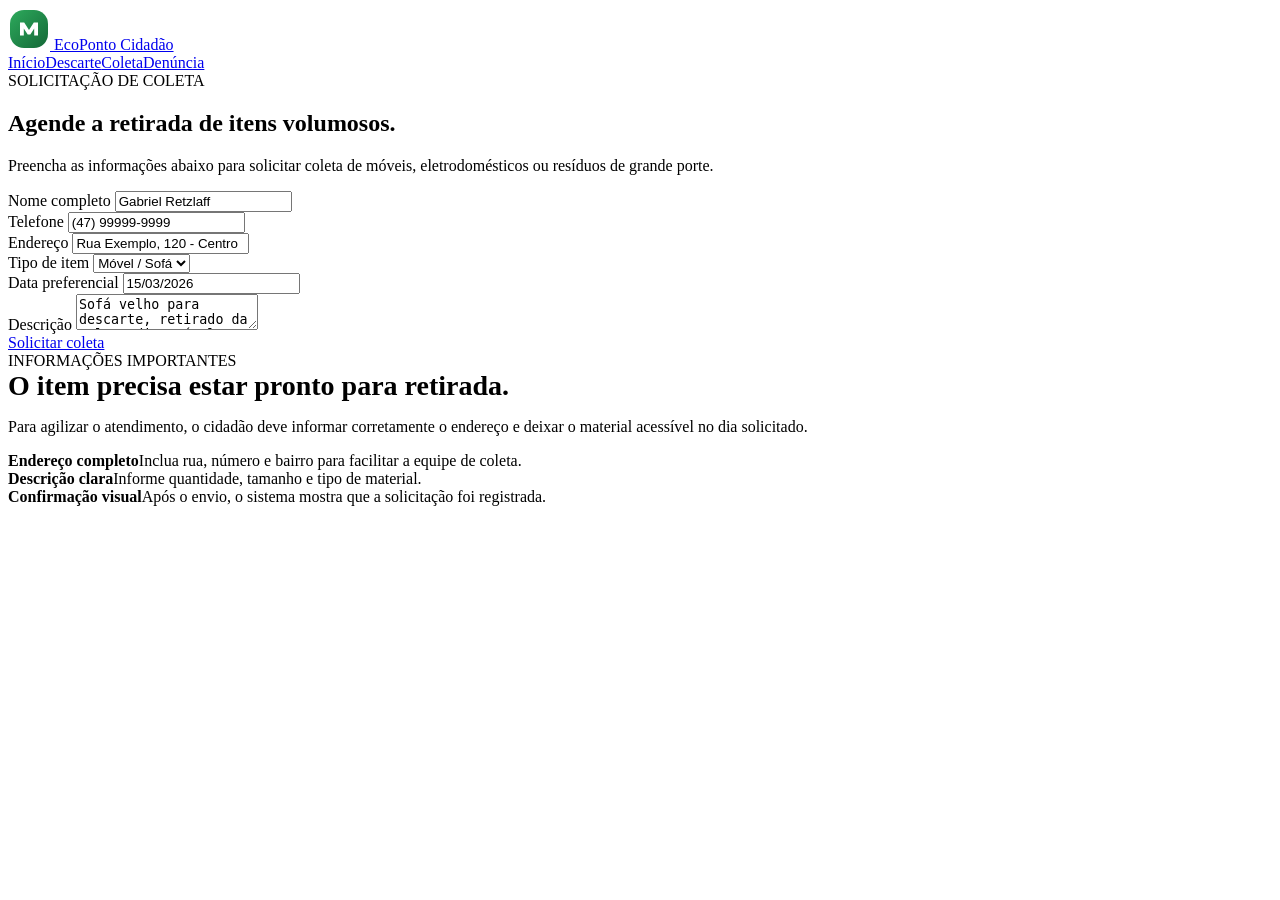
==== frontend/html/coleta.html @ 27da04a8 "adição da tela coleta" ====
<!DOCTYPE html>
<html lang="pt-BR">
<head>
  <meta charset="UTF-8" />
  <meta name="viewport" content="width=1440, initial-scale=1.0" />
  <title>EcoPonto Cidadão - Coleta</title>
  <link rel="preconnect" href="https://fonts.googleapis.com">
  <link rel="preconnect" href="https://fonts.gstatic.com" crossorigin>
  <link href="https://fonts.googleapis.com/css2?family=Inter:wght@400;500;600;700;800&display=swap" rel="stylesheet">
  <link rel="stylesheet" href="styles.css" />
</head>
<body>
  <div class="page">
    <header class="topbar">
      <a class="brand" href="home.html">

<svg width="42" height="42" viewBox="0 0 42 42" fill="none" xmlns="http://www.w3.org/2000/svg" aria-hidden="true">
  <rect x="2" y="2" width="38" height="38" rx="14" fill="url(#g1)"/>
  <path d="M12 27.5V14.5H16.2L21 22.1L25.8 14.5H30V27.5H26.2V20.4L22.3 26.4H19.7L15.8 20.4V27.5H12Z" fill="white"/>
  <defs>
    <linearGradient id="g1" x1="2" y1="2" x2="40" y2="40" gradientUnits="userSpaceOnUse">
      <stop stop-color="#2DAA5C"/>
      <stop offset="1" stop-color="#146837"/>
    </linearGradient>
  </defs>
</svg>

        <span>EcoPonto Cidadão</span>
      </a>
      <nav class="nav"><a href="home.html" class="">Início</a><a href="descarte.html" class="">Descarte</a><a href="coleta.html" class="active">Coleta</a><a href="denuncia.html" class="">Denúncia</a></nav>
    </header>

<section class="form-area">
  <div class="panel form-card">
    <div class="kicker">SOLICITAÇÃO DE COLETA</div>
    <h1 class="form-title">Agende a retirada de itens volumosos.</h1>
    <p class="muted">Preencha as informações abaixo para solicitar coleta de móveis, eletrodomésticos ou resíduos de grande porte.</p>
    <div class="input-grid">
      <div>
        <label>Nome completo</label>
        <input value="Gabriel Retzlaff" />
      </div>
      <div>
        <label>Telefone</label>
        <input value="(47) 99999-9999" />
      </div>
      <div class="full">
        <label>Endereço</label>
        <input value="Rua Exemplo, 120 - Centro" />
      </div>
      <div>
        <label>Tipo de item</label>
        <select>
          <option>Móvel / Sofá</option>
          <option>Geladeira</option>
          <option>Colchão</option>
          <option>Armário</option>
        </select>
      </div>
      <div>
        <label>Data preferencial</label>
        <input value="15/03/2026" />
      </div>
      <div class="full">
        <label>Descrição</label>
        <textarea>Sofá velho para descarte, retirado da sala e disponível na garagem.</textarea>
      </div>
      <div class="full">
        <a class="btn" href="confirmacao.html" style="width:100%;">Solicitar coleta</a>
      </div>
    </div>
  </div>
  <div class="panel aside-card">
    <div class="kicker">INFORMAÇÕES IMPORTANTES</div>
    <h3 style="margin:0 0 10px; font-size:28px;">O item precisa estar pronto para retirada.</h3>
    <p class="muted">Para agilizar o atendimento, o cidadão deve informar corretamente o endereço e deixar o material acessível no dia solicitado.</p>
    <div class="info-list">
      <div class="info-item"><strong>Endereço completo</strong>Inclua rua, número e bairro para facilitar a equipe de coleta.</div>
      <div class="info-item"><strong>Descrição clara</strong>Informe quantidade, tamanho e tipo de material.</div>
      <div class="info-item"><strong>Confirmação visual</strong>Após o envio, o sistema mostra que a solicitação foi registrada.</div>
    </div>
  </div>
</section>

  </div>
</body>
</html>
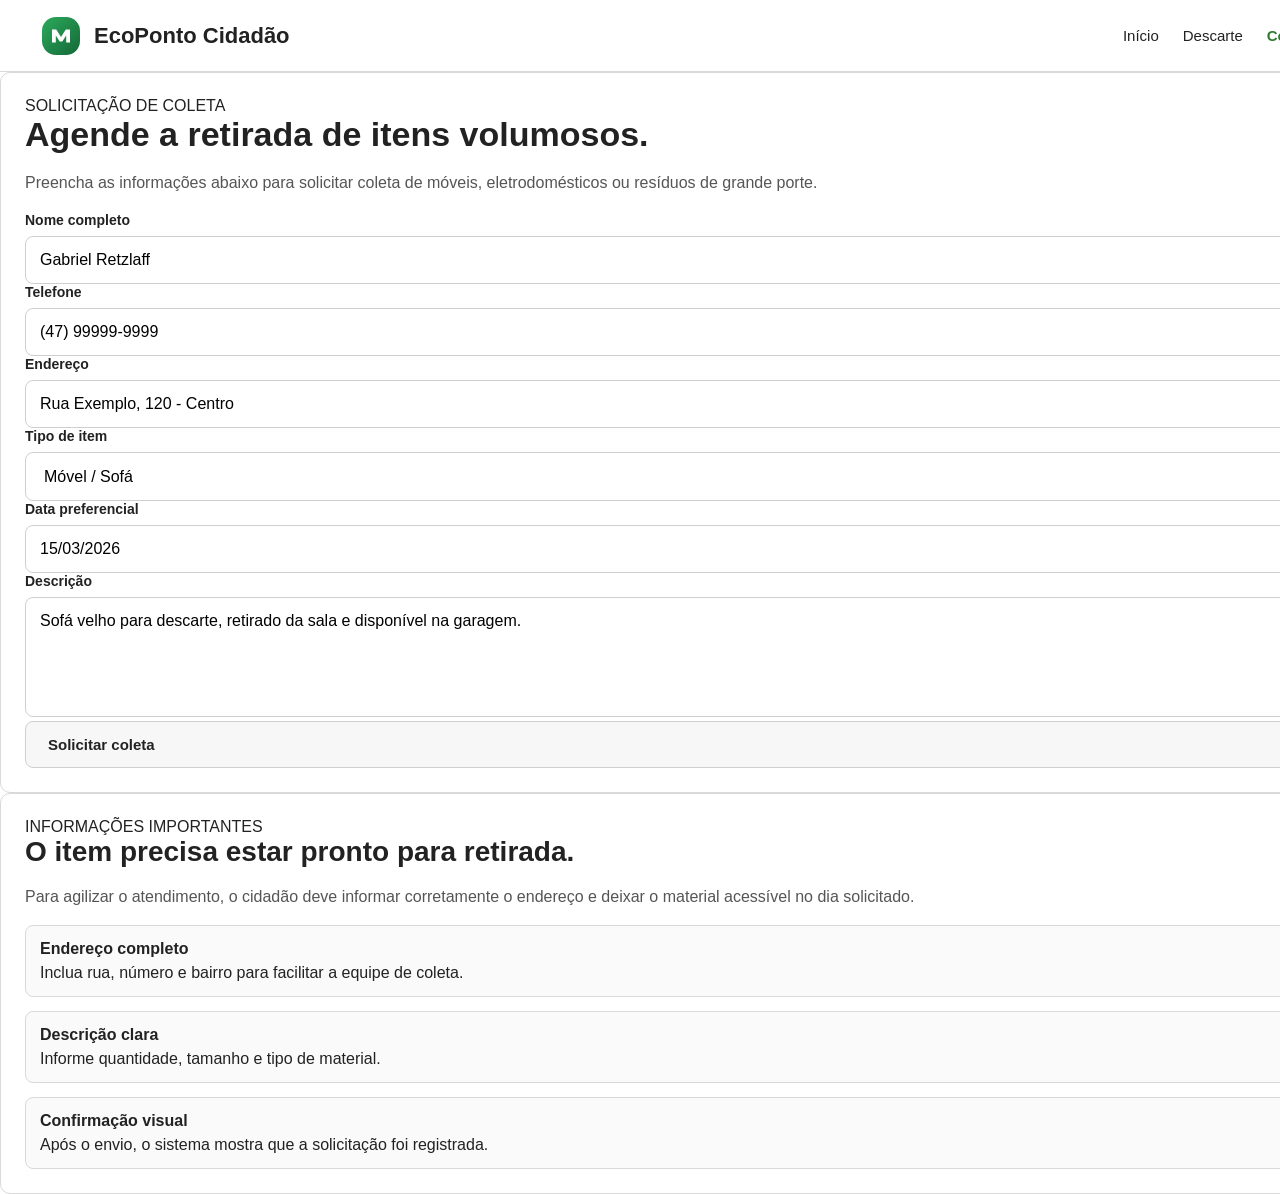
==== commit 532023f8: "Update coleta.html" ====
--- a/frontend/html/coleta.html
+++ b/frontend/html/coleta.html
@@ -7,7 +7,7 @@
   <link rel="preconnect" href="https://fonts.googleapis.com">
   <link rel="preconnect" href="https://fonts.gstatic.com" crossorigin>
   <link href="https://fonts.googleapis.com/css2?family=Inter:wght@400;500;600;700;800&display=swap" rel="stylesheet">
-  <link rel="stylesheet" href="styles.css" />
+  <link rel="stylesheet" href="../css/styles.css" />
 </head>
 <body>
   <div class="page">
@@ -84,4 +84,4 @@
 
   </div>
 </body>
-</html>+</html>
--- a/frontend/css/styles.css
+++ b/frontend/css/styles.css
@@ -0,0 +1,270 @@
+* { box-sizing: border-box; }
+body {
+  margin: 0;
+  font-family: Arial, sans-serif;
+  background: #f4f4f4;
+  color: #222;
+}
+a { text-decoration: none; color: inherit; }
+
+.page {
+  width: 1440px;
+  min-height: 1024px;
+  margin: 0 auto;
+  background: #ffffff;
+}
+
+.topbar {
+  height: 72px;
+  border-bottom: 1px solid #d9d9d9;
+  display: flex;
+  align-items: center;
+  justify-content: space-between;
+  padding: 0 40px;
+  background: #ffffff;
+}
+
+.brand {
+  display: flex;
+  align-items: center;
+  gap: 12px;
+  font-size: 22px;
+  font-weight: bold;
+}
+
+.logo-box {
+  width: 40px;
+  height: 40px;
+  border-radius: 8px;
+  background: #2f7d32;
+  color: #fff;
+  display: flex;
+  align-items: center;
+  justify-content: center;
+  font-weight: bold;
+}
+
+.nav {
+  display: flex;
+  gap: 24px;
+  font-size: 15px;
+}
+.nav a.active {
+  font-weight: bold;
+  color: #2f7d32;
+}
+
+.container {
+  padding: 40px;
+}
+
+.hero {
+  padding: 40px;
+  text-align: left;
+}
+
+.hero h1 {
+  margin: 0 0 16px;
+  font-size: 42px;
+  line-height: 1.2;
+}
+
+.hero p {
+  max-width: 760px;
+  font-size: 18px;
+  line-height: 1.6;
+  color: #555;
+}
+
+.button-group {
+  display: flex;
+  gap: 14px;
+  margin-top: 28px;
+  flex-wrap: wrap;
+}
+
+.btn {
+  display: inline-block;
+  padding: 14px 22px;
+  border-radius: 8px;
+  font-weight: bold;
+  font-size: 15px;
+  border: 1px solid #cfcfcf;
+  background: #f7f7f7;
+}
+.btn.primary {
+  background: #2f7d32;
+  border-color: #2f7d32;
+  color: #fff;
+}
+
+.cards {
+  display: grid;
+  grid-template-columns: repeat(3, 1fr);
+  gap: 20px;
+  margin-top: 30px;
+}
+
+.card {
+  border: 1px solid #d9d9d9;
+  border-radius: 10px;
+  padding: 20px;
+  background: #fff;
+}
+
+.card h3 {
+  margin: 0 0 10px;
+  font-size: 22px;
+}
+
+.card p {
+  margin: 0;
+  line-height: 1.6;
+  color: #555;
+}
+
+.section-title {
+  font-size: 28px;
+  margin: 0 0 20px;
+}
+
+.form-layout {
+  display: grid;
+  grid-template-columns: 1fr 380px;
+  gap: 24px;
+  padding: 40px;
+}
+
+.panel {
+  border: 1px solid #d9d9d9;
+  border-radius: 10px;
+  background: #fff;
+  padding: 24px;
+}
+
+.panel h1 {
+  margin: 0 0 12px;
+  font-size: 34px;
+}
+
+.panel p {
+  color: #555;
+  line-height: 1.6;
+}
+
+.form-grid {
+  display: grid;
+  grid-template-columns: 1fr 1fr;
+  gap: 16px;
+  margin-top: 24px;
+}
+
+.full {
+  grid-column: 1 / -1;
+}
+
+label {
+  display: block;
+  margin-bottom: 8px;
+  font-size: 14px;
+  font-weight: bold;
+}
+
+input, select, textarea, .upload {
+  width: 100%;
+  padding: 14px;
+  border: 1px solid #cfcfcf;
+  border-radius: 8px;
+  font: inherit;
+  background: #fff;
+}
+
+textarea {
+  min-height: 120px;
+  resize: none;
+}
+
+.upload {
+  min-height: 120px;
+  display: flex;
+  align-items: center;
+  justify-content: center;
+  color: #666;
+  border-style: dashed;
+  text-align: center;
+}
+
+.info-item {
+  border: 1px solid #d9d9d9;
+  border-radius: 8px;
+  padding: 14px;
+  margin-top: 14px;
+  background: #fafafa;
+}
+.info-item strong {
+  display: block;
+  margin-bottom: 6px;
+}
+
+.locations {
+  display: grid;
+  grid-template-columns: 1fr 1fr;
+  gap: 18px;
+  margin-top: 24px;
+}
+
+.location-card {
+  border: 1px solid #d9d9d9;
+  border-radius: 10px;
+  padding: 20px;
+  background: #fff;
+}
+.location-card h3 {
+  margin: 0 0 8px;
+}
+.location-card p {
+  color: #555;
+  line-height: 1.6;
+}
+
+.confirm-wrap {
+  min-height: calc(1024px - 72px);
+  display: flex;
+  align-items: center;
+  justify-content: center;
+  padding: 40px;
+}
+
+.confirm-card {
+  width: 700px;
+  border: 1px solid #d9d9d9;
+  border-radius: 12px;
+  padding: 40px;
+  text-align: center;
+  background: #fff;
+}
+
+.confirm-icon {
+  width: 90px;
+  height: 90px;
+  margin: 0 auto 20px;
+  border-radius: 50%;
+  background: #2f7d32;
+  color: #fff;
+  display: flex;
+  align-items: center;
+  justify-content: center;
+  font-size: 42px;
+  font-weight: bold;
+}
+
+.confirm-card h1 {
+  margin: 0 0 12px;
+  font-size: 36px;
+}
+
+.confirm-card p {
+  color: #555;
+  line-height: 1.7;
+  font-size: 18px;
+}
